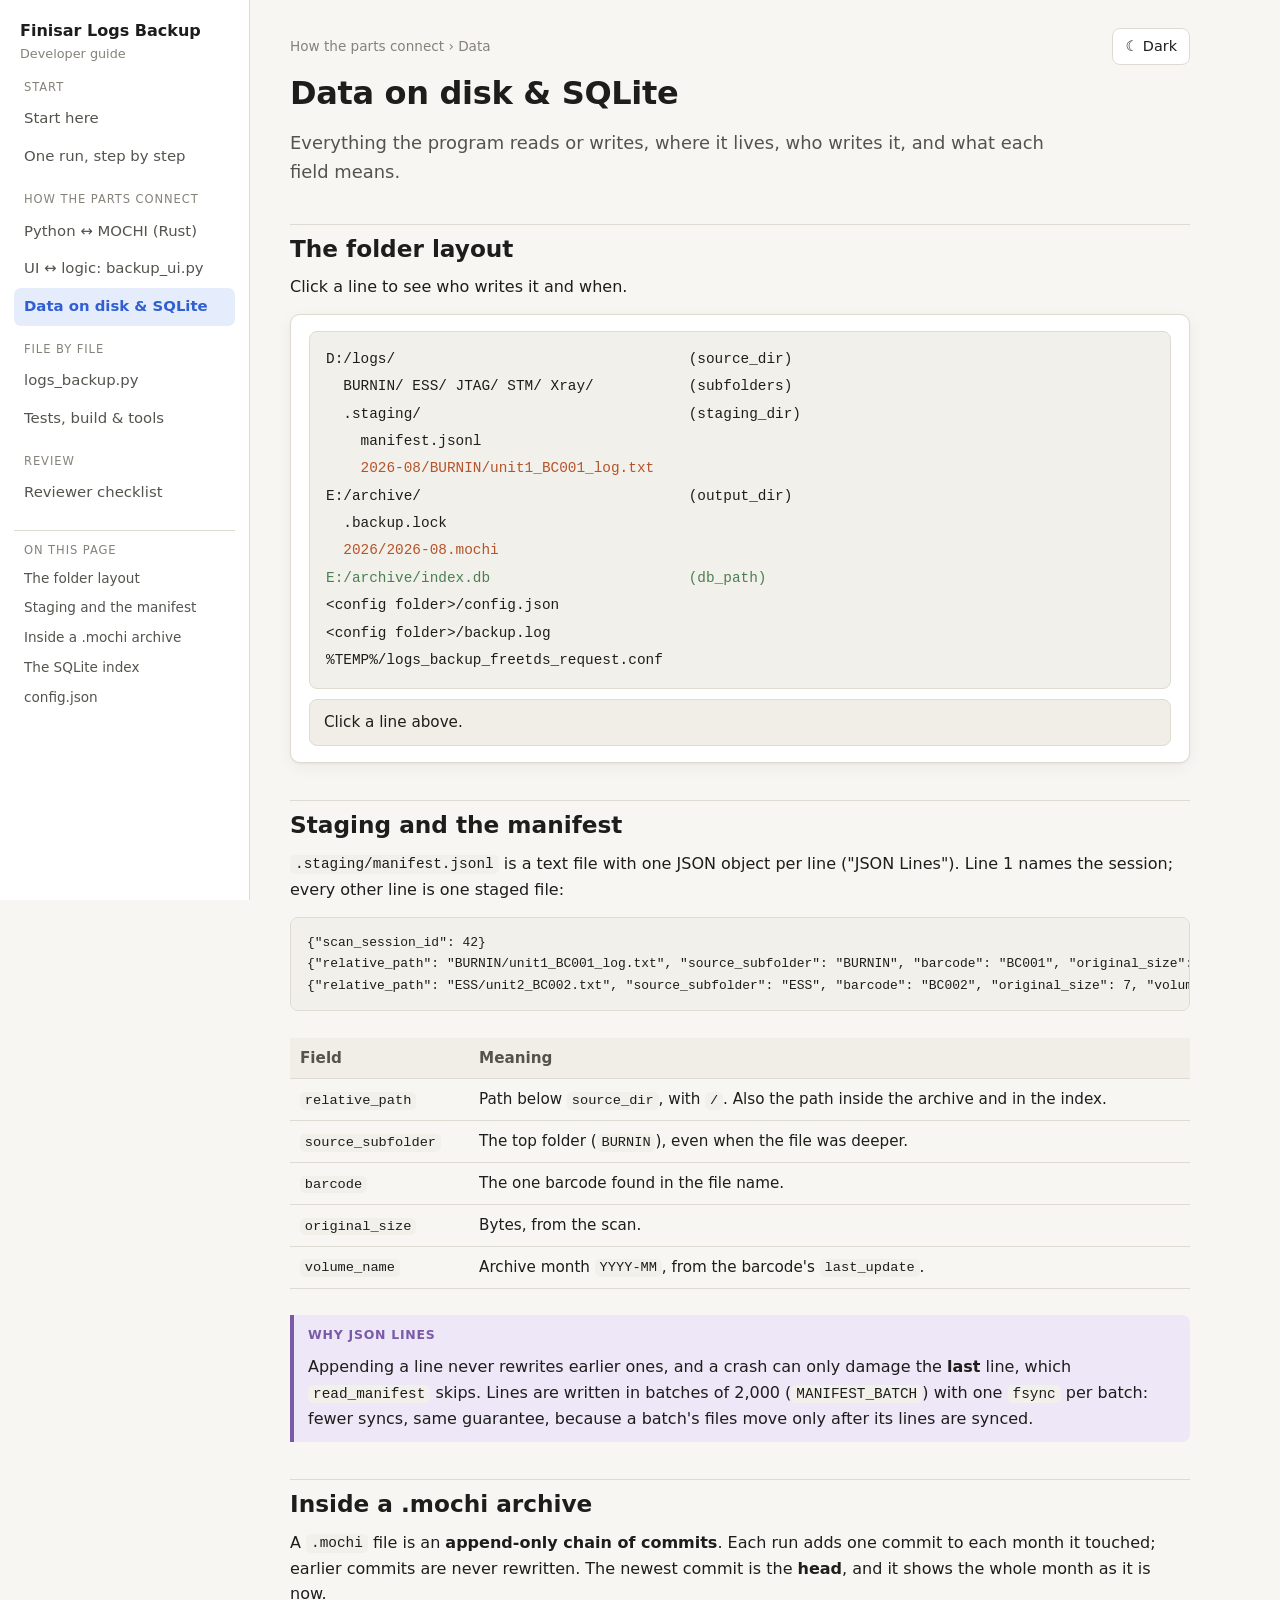
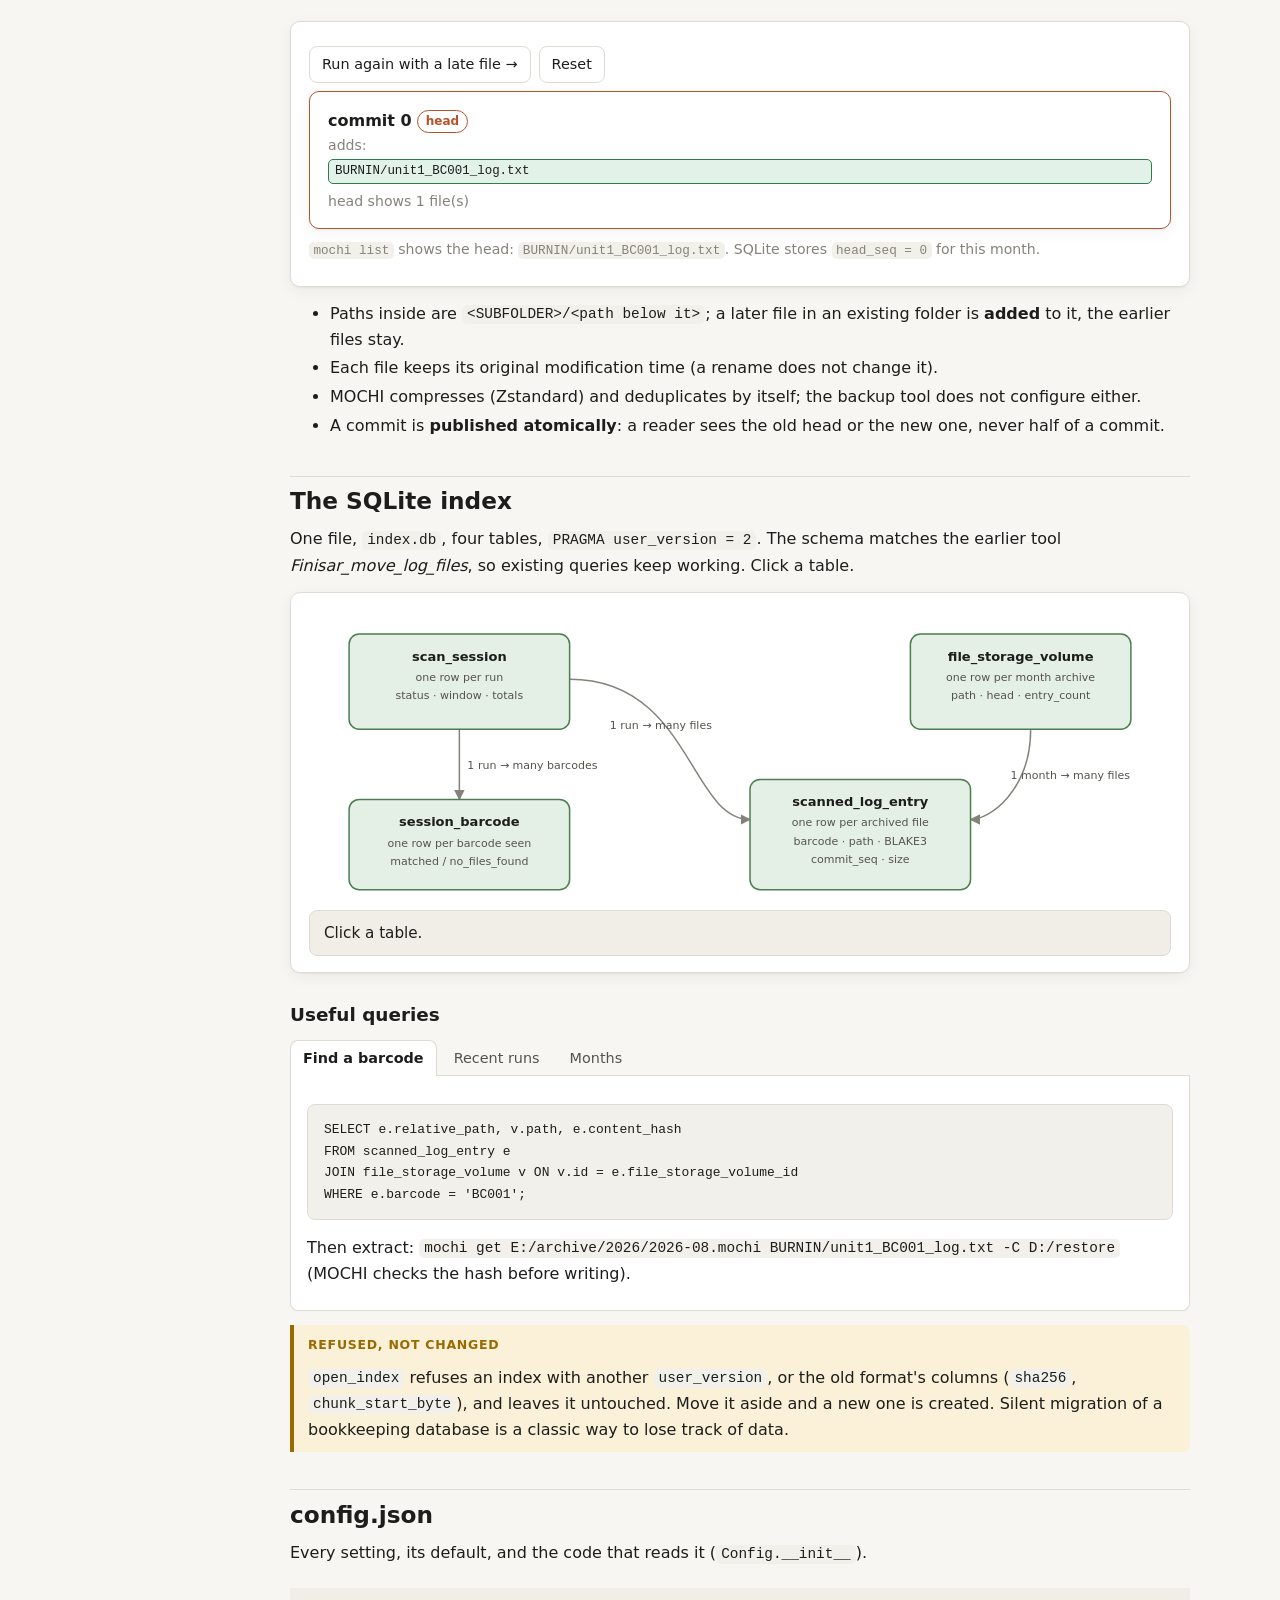
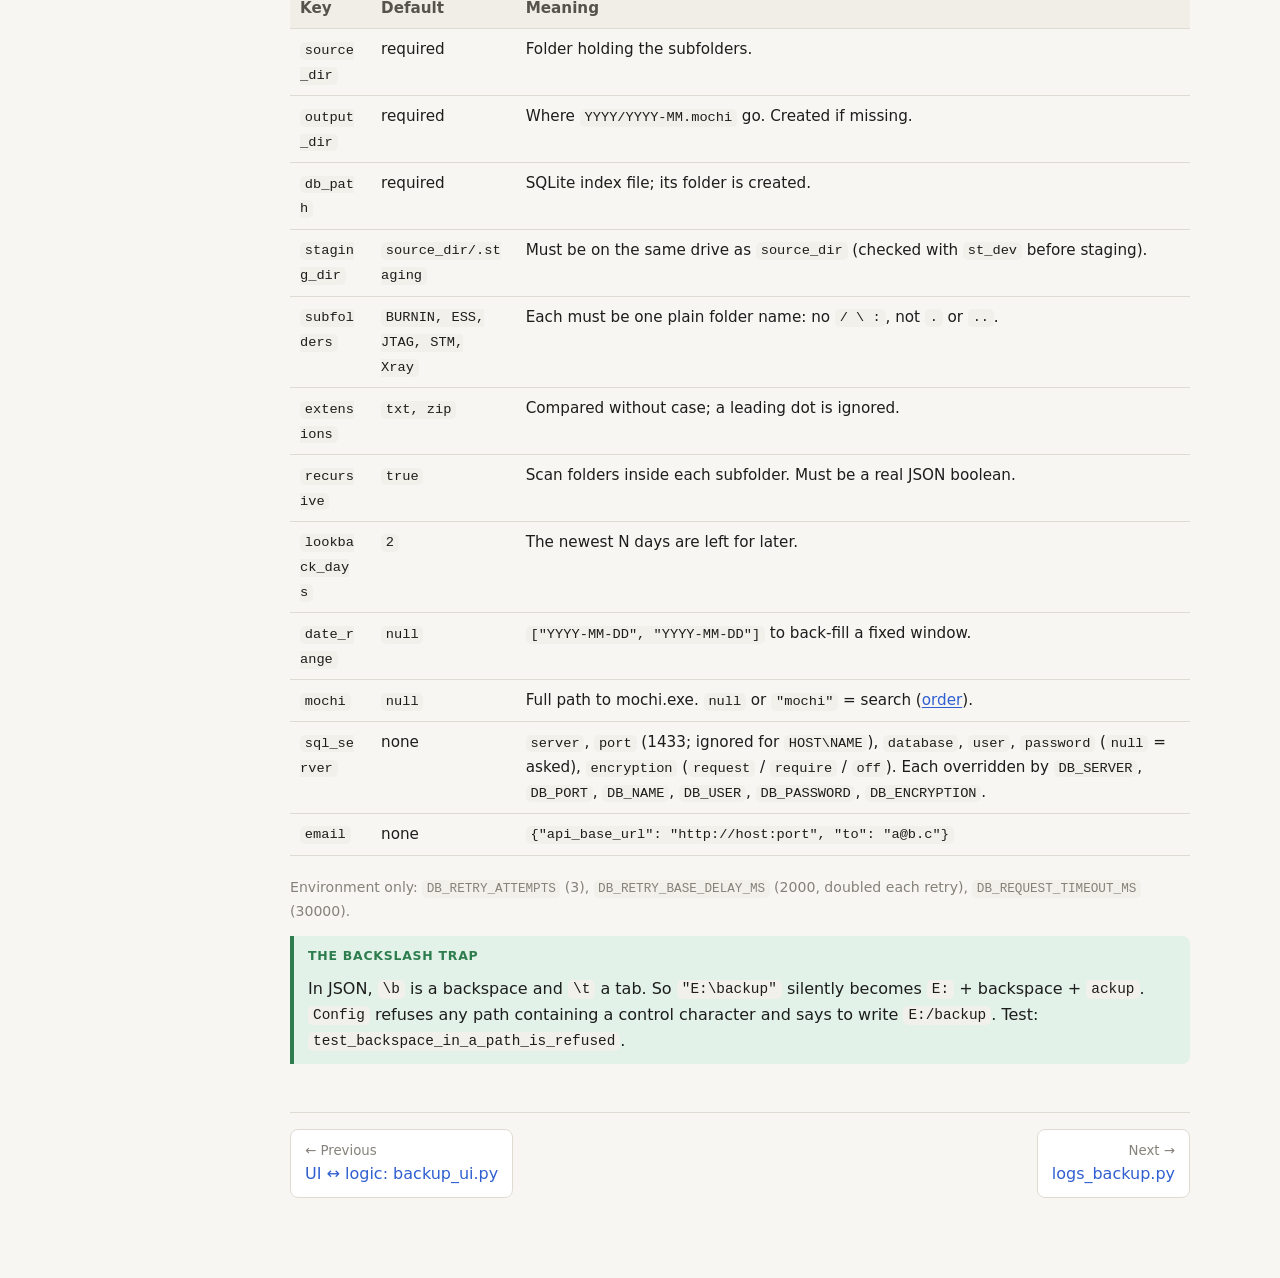
==== docs/html/data.html @ 95047ba3 "Add an interactive HTML developer guide (docs/html) Eight offline pages for reviewers new to Python " ====
<!doctype html>
<html lang="en">
<head>
<meta charset="utf-8">
<meta name="viewport" content="width=device-width, initial-scale=1">
<title>Data on Disk</title>
<meta name="description" content="What the backup leaves on disk: folder layout, staging and the manifest, inside a .mochi archive, the SQLite index tables, and every config.json setting.">
<link rel="stylesheet" href="assets/site.css">
<script src="assets/site.js"></script>
</head>
<body>
<div class="layout">
<aside class="side"><a class="brand" href="index.html">Finisar Logs Backup<small>Developer guide</small></a><nav></nav></aside>
<main class="main">
<div class="topbar"><button class="menu-btn">☰ Menu</button><span class="crumbs">How the parts connect › Data</span><button class="theme-btn">Theme</button></div>

<h1>Data on disk &amp; SQLite</h1>
<p class="lead">Everything the program reads or writes, where it lives, who writes it, and what each field means.</p>

<h2>The folder layout</h2>
<p>Click a line to see who writes it and when.</p>
<div class="card">
<pre id="tree" style="margin:0;cursor:pointer;line-height:1.9"></pre>
<div class="result" id="tree-out" style="margin-top:10px" aria-live="polite">Click a line above.</div>
</div>
<script>
(function () {
  var lines = [
    ["D:/logs/                                  (source_dir)", "Read by the scan; files are <b>renamed out</b> of here by <code>stage()</code>. Never created by the program: a missing source is a wrong setting.", "py"],
    ["  BURNIN/ ESS/ JTAG/ STM/ Xray/           (subfolders)", "Scanned at every depth (<code>recursive: true</code>), without following links. Only file <b>names</b> are matched.", "py"],
    ["  .staging/                               (staging_dir)", "Only exists during a run, or after an interrupted one. Same drive as the source, so moves are renames. Never scanned.", "py"],
    ["    manifest.jsonl", "One JSON line per staged file, synced before the file moves. Read back by <code>read_manifest()</code>. Deleted once every listed month is archived.", "py"],
    ["    2026-08/BURNIN/unit1_BC001_log.txt", "A staged file: <code>staging/&lt;month&gt;/&lt;relative_path&gt;</code>. Read by <code>mochi</code> and hashed by Python, deleted after verify + index.", "rs"],
    ["E:/archive/                               (output_dir)", "Created if missing. Holds archives and the lock file. Never scanned.", "py"],
    ["  .backup.lock", "Empty file locked by the OS during a run (<code>lock_run</code>). Safe to ignore or delete when no run is going.", "py"],
    ["  2026/2026-08.mochi", "One archive per month. <b>Only <code>mochi.exe</code> writes it</b>; Python only asks MOCHI to create, append, list and verify.", "rs"],
    ["E:/archive/index.db                       (db_path)", "SQLite index, written only by Python on the main thread. Its folder is created if missing.", "db"],
    ["<config folder>/config.json", "Your settings. Read by <code>Config</code>. In <code>.gitignore</code>; never committed.", "py"],
    ["<config folder>/backup.log", "Full run log with timestamps, written by <code>backup_ui.py</code> (not by <code>logs_backup.py</code> run alone).", "py"],
    ["%TEMP%/logs_backup_freetds_request.conf", "A two-line FreeTDS config that tells <code>pymssql</code> which login encryption to use (<code>set_encryption</code>).", "py"]
  ];
  var tree = document.getElementById("tree"), out = document.getElementById("tree-out");
  lines.forEach(function (l, i) {
    var s = document.createElement("span");
    s.textContent = l[0];
    s.style.display = "block"; s.tabIndex = 0; s.setAttribute("role", "button");
    s.style.color = "var(--" + (l[2] === "rs" ? "rs" : l[2] === "db" ? "db" : "ink") + ")";
    function show() {
      tree.querySelectorAll("span").forEach(function (o) { o.style.background = ""; });
      s.style.background = "var(--accent-soft)";
      out.innerHTML = "<code>" + l[0].split("(")[0].trim().replace(/</g, "&lt;") + "</code>: " + l[1];
    }
    s.addEventListener("click", show);
    s.addEventListener("keydown", function (e) { if (e.key === "Enter") show(); });
    tree.appendChild(s);
  });
})();
</script>

<h2 id="staging-and-the-manifest">Staging and the manifest</h2>
<p><code>.staging/manifest.jsonl</code> is a text file with one JSON object per line ("JSON Lines"). Line 1 names the session; every other line is one staged file:</p>
<pre><code>{"scan_session_id": 42}
{"relative_path": "BURNIN/unit1_BC001_log.txt", "source_subfolder": "BURNIN", "barcode": "BC001", "original_size": 10, "volume_name": "2026-08"}
{"relative_path": "ESS/unit2_BC002.txt", "source_subfolder": "ESS", "barcode": "BC002", "original_size": 7, "volume_name": "2026-07"}</code></pre>
<div class="table-wrap"><table>
<tr><th>Field</th><th>Meaning</th></tr>
<tr><td><code>relative_path</code></td><td>Path below <code>source_dir</code>, with <code>/</code>. Also the path inside the archive and in the index.</td></tr>
<tr><td><code>source_subfolder</code></td><td>The top folder (<code>BURNIN</code>), even when the file was deeper.</td></tr>
<tr><td><code>barcode</code></td><td>The one barcode found in the file name.</td></tr>
<tr><td><code>original_size</code></td><td>Bytes, from the scan.</td></tr>
<tr><td><code>volume_name</code></td><td>Archive month <code>YYYY-MM</code>, from the barcode's <code>last_update</code>.</td></tr>
</table></div>
<div class="callout senior"><span class="label">Why JSON Lines</span>
<p>Appending a line never rewrites earlier ones, and a crash can only damage the <b>last</b> line, which <code>read_manifest</code> skips. Lines are written in batches of 2,000 (<code>MANIFEST_BATCH</code>) with one <code>fsync</code> per batch: fewer syncs, same guarantee, because a batch's files move only after its lines are synced.</p></div>

<h2 id="inside-a-mochi-archive">Inside a .mochi archive</h2>
<p>A <code>.mochi</code> file is an <b>append-only chain of commits</b>. Each run adds one commit to each month it touched; earlier commits are never rewritten. The newest commit is the <b>head</b>, and it shows the whole month as it is now.</p>
<div class="card">
<div class="tools"><button id="c-add">Run again with a late file →</button><button id="c-reset">Reset</button></div>
<div id="chain" style="display:flex;gap:10px;flex-wrap:wrap;margin-top:8px"></div>
<p class="small muted" id="chain-note"></p>
</div>
<script>
(function () {
  var commits, chain = document.getElementById("chain"), note = document.getElementById("chain-note");
  var adds = [["ESS/late_BC001.txt"], ["BURNIN/line2/2026-08/unit4_BC001_log.txt"], ["JTAG/unit9_BC077.txt"]];
  function reset() { commits = [["BURNIN/unit1_BC001_log.txt"]]; draw(); }
  function draw() {
    chain.innerHTML = "";
    var all = [];
    commits.forEach(function (c, i) {
      all = all.concat(c);
      var head = i === commits.length - 1;
      var d = document.createElement("div");
      d.className = "card";
      d.style.cssText = "margin:0;min-width:200px;flex:1;" + (head ? "border-color:var(--rs)" : "opacity:.8");
      d.innerHTML = "<b>commit " + i + "</b>" + (head ? " <span class='badge rs'>head</span>" : "") +
        "<div class='small muted'>adds:</div>" + c.map(function (p) { return "<span class='chip new'>" + p + "</span>"; }).join("") +
        "<div class='small muted' style='margin-top:6px'>head shows " + all.length + " file(s)</div>";
      chain.appendChild(d);
    });
    note.innerHTML = "<code>mochi list</code> shows the head: " + all.map(function (p) { return "<code>" + p + "</code>"; }).join(", ") + ". SQLite stores <code>head_seq = " + (commits.length - 1) + "</code> for this month.";
    document.getElementById("c-add").disabled = commits.length > adds.length;
  }
  document.getElementById("c-add").addEventListener("click", function () { commits.push(adds[commits.length - 1]); draw(); });
  document.getElementById("c-reset").addEventListener("click", reset);
  reset();
})();
</script>
<ul>
<li>Paths inside are <code>&lt;SUBFOLDER&gt;/&lt;path below it&gt;</code>; a later file in an existing folder is <b>added</b> to it, the earlier files stay.</li>
<li>Each file keeps its original modification time (a rename does not change it).</li>
<li>MOCHI compresses (Zstandard) and deduplicates by itself; the backup tool does not configure either.</li>
<li>A commit is <b>published atomically</b>: a reader sees the old head or the new one, never half of a commit.</li>
</ul>

<h2 id="the-sqlite-index">The SQLite index</h2>
<p>One file, <code>index.db</code>, four tables, <code>PRAGMA user_version = 2</code>. The schema matches the earlier tool <i>Finisar_move_log_files</i>, so existing queries keep working. Click a table.</p>
<div class="card arch">
<svg viewBox="0 0 860 300" role="img" aria-label="Four tables: scan_session has many session_barcode and many scanned_log_entry rows; file_storage_volume has many scanned_log_entry rows.">
<defs><marker id="a3" viewBox="0 0 10 10" refX="9" refY="5" markerWidth="7" markerHeight="7" orient="auto"><path d="M0,0 L10,5 L0,10 z" fill="var(--ink-3)"/></marker></defs>
<path class="edge" d="M150 120 V 190" marker-end="url(#a3)"/><text class="edge-label" x="158" y="160">1 run → many barcodes</text>
<path class="edge" d="M260 70 C 380 70 380 210 440 210" marker-end="url(#a3)"/><text class="edge-label" x="300" y="120">1 run → many files</text>
<path class="edge" d="M720 120 C 720 180 680 210 660 210" marker-end="url(#a3)"/><text class="edge-label" x="700" y="170">1 month → many files</text>
<g class="node" data-k="s"><rect x="40" y="25" width="220" height="95" rx="10" fill="var(--db-soft)" stroke="var(--db)"/><text x="150" y="52" text-anchor="middle">scan_session</text><text class="sub" x="150" y="72" text-anchor="middle">one row per run</text><text class="sub" x="150" y="90" text-anchor="middle">status · window · totals</text></g>
<g class="node" data-k="b"><rect x="40" y="190" width="220" height="90" rx="10" fill="var(--db-soft)" stroke="var(--db)"/><text x="150" y="217" text-anchor="middle">session_barcode</text><text class="sub" x="150" y="237" text-anchor="middle">one row per barcode seen</text><text class="sub" x="150" y="255" text-anchor="middle">matched / no_files_found</text></g>
<g class="node" data-k="v"><rect x="600" y="25" width="220" height="95" rx="10" fill="var(--db-soft)" stroke="var(--db)"/><text x="710" y="52" text-anchor="middle">file_storage_volume</text><text class="sub" x="710" y="72" text-anchor="middle">one row per month archive</text><text class="sub" x="710" y="90" text-anchor="middle">path · head · entry_count</text></g>
<g class="node" data-k="e"><rect x="440" y="170" width="220" height="110" rx="10" fill="var(--db-soft)" stroke="var(--db)"/><text x="550" y="197" text-anchor="middle">scanned_log_entry</text><text class="sub" x="550" y="217" text-anchor="middle">one row per archived file</text><text class="sub" x="550" y="235" text-anchor="middle">barcode · path · BLAKE3</text><text class="sub" x="550" y="253" text-anchor="middle">commit_seq · size</text></g>
</svg>
<div class="result" id="db-out" aria-live="polite">Click a table.</div>
</div>
<script>
(function () {
  var t = {
    s: ["scan_session", [["id", "run number"], ["started_at / completed_at", "<code>epoch:&lt;seconds&gt;</code>"], ["status", "<code>running</code> → <code>success</code> or <code>failed</code>"], ["query_from_date / query_to_date", "the window; <code>resumed</code> for a session created to record an orphaned staging batch (ignored by <code>query_window</code>)"], ["total_barcodes / total_files_moved / total_errors", "the run's totals"]],
      "Written by <code>start_session</code> and <code>complete_session</code>. The last <code>success</code> row's <code>query_to_date</code> decides where the next window starts."],
    b: ["session_barcode", [["scan_session_id", "the run that first saw it"], ["barcode, last_update", "from SQL Server; <b>UNIQUE together</b>, so a barcode is recorded once even though windows overlap by a day"], ["status", "<code>matched</code> or <code>no_files_found</code>"]],
      "Written once per run, inside one transaction, before staging. <code>INSERT OR IGNORE</code>."],
    v: ["file_storage_volume", [["path", "full path of the .mochi file"], ["volume_name", "<code>YYYY-MM</code>"], ["file_size", "bytes of the archive after the commit"], ["head_commit_id / head_seq", "MOCHI's head after this run (from <code>mochi list</code>)"], ["entry_count", "recounted from <code>scanned_log_entry</code> each time"], ["created_at / updated_at", "timestamps"]],
      "Inserted for a new month, updated for an existing one, by <code>index_month</code>."],
    e: ["scanned_log_entry", [["barcode", "indexed: find files by barcode quickly"], ["relative_path", "path inside the archive, e.g. <code>BURNIN/unit1_BC001_log.txt</code>"], ["source_subfolder", "<code>BURNIN</code>"], ["content_hash", "BLAKE3 hex, the same value <code>b3sum</code> prints"], ["commit_seq", "which commit stored this version"], ["original_size", "bytes"], ["file_storage_volume_id", "which month; <b>UNIQUE with relative_path</b>"]],
      "Upserted by <code>index_month</code>: a re-run after a crash rewrites the same row instead of adding a duplicate."]
  };
  var out = document.getElementById("db-out"), nodes = document.querySelectorAll(".arch .node");
  nodes.forEach(function (n) {
    n.setAttribute("tabindex", "0"); n.setAttribute("role", "button");
    function pick() {
      nodes.forEach(function (m) { m.classList.toggle("sel", m === n); });
      var d = t[n.getAttribute("data-k")];
      out.innerHTML = "<b><code>" + d[0] + "</code></b><table class='small' style='margin:.5em 0'>" + d[1].map(function (r) { return "<tr><td><code>" + r[0] + "</code></td><td>" + r[1] + "</td></tr>"; }).join("") + "</table>" + d[2];
    }
    n.addEventListener("click", pick);
    n.addEventListener("keydown", function (e) { if (e.key === "Enter" || e.key === " ") { e.preventDefault(); pick(); } });
  });
})();
</script>
<h3>Useful queries</h3>
<div class="tabs">
<div role="tablist" aria-label="Queries">
<button role="tab" aria-controls="q1" id="tq1">Find a barcode</button>
<button role="tab" aria-controls="q2" id="tq2">Recent runs</button>
<button role="tab" aria-controls="q3" id="tq3">Months</button>
</div>
<div role="tabpanel" id="q1" aria-labelledby="tq1"><pre><code>SELECT e.relative_path, v.path, e.content_hash
FROM scanned_log_entry e
JOIN file_storage_volume v ON v.id = e.file_storage_volume_id
WHERE e.barcode = 'BC001';</code></pre>
<p>Then extract: <code>mochi get E:/archive/2026/2026-08.mochi BURNIN/unit1_BC001_log.txt -C D:/restore</code> (MOCHI checks the hash before writing).</p></div>
<div role="tabpanel" id="q2" aria-labelledby="tq2"><pre><code>SELECT id, status, query_from_date, query_to_date, total_files_moved, total_errors
FROM scan_session ORDER BY id DESC LIMIT 10;</code></pre></div>
<div role="tabpanel" id="q3" aria-labelledby="tq3"><pre><code>SELECT volume_name, entry_count, file_size, head_seq FROM file_storage_volume ORDER BY volume_name;</code></pre></div>
</div>
<div class="callout warn"><span class="label">Refused, not changed</span>
<p><code>open_index</code> refuses an index with another <code>user_version</code>, or the old format's columns (<code>sha256</code>, <code>chunk_start_byte</code>), and leaves it untouched. Move it aside and a new one is created. Silent migration of a bookkeeping database is a classic way to lose track of data.</p></div>

<h2 id="config-json">config.json</h2>
<p>Every setting, its default, and the code that reads it (<code>Config.__init__</code>).</p>
<div class="table-wrap"><table>
<tr><th>Key</th><th>Default</th><th>Meaning</th></tr>
<tr><td><code>source_dir</code></td><td>required</td><td>Folder holding the subfolders.</td></tr>
<tr><td><code>output_dir</code></td><td>required</td><td>Where <code>YYYY/YYYY-MM.mochi</code> go. Created if missing.</td></tr>
<tr><td><code>db_path</code></td><td>required</td><td>SQLite index file; its folder is created.</td></tr>
<tr><td><code>staging_dir</code></td><td><code>source_dir/.staging</code></td><td>Must be on the same drive as <code>source_dir</code> (checked with <code>st_dev</code> before staging).</td></tr>
<tr><td><code>subfolders</code></td><td><code>BURNIN, ESS, JTAG, STM, Xray</code></td><td>Each must be one plain folder name: no <code>/ \ :</code>, not <code>.</code> or <code>..</code>.</td></tr>
<tr><td><code>extensions</code></td><td><code>txt, zip</code></td><td>Compared without case; a leading dot is ignored.</td></tr>
<tr><td><code>recursive</code></td><td><code>true</code></td><td>Scan folders inside each subfolder. Must be a real JSON boolean.</td></tr>
<tr><td><code>lookback_days</code></td><td><code>2</code></td><td>The newest N days are left for later.</td></tr>
<tr><td><code>date_range</code></td><td><code>null</code></td><td><code>["YYYY-MM-DD", "YYYY-MM-DD"]</code> to back-fill a fixed window.</td></tr>
<tr><td><code>mochi</code></td><td><code>null</code></td><td>Full path to mochi.exe. <code>null</code> or <code>"mochi"</code> = search (<a href="python-rust.html#how-python-finds-mochi-exe">order</a>).</td></tr>
<tr><td><code>sql_server</code></td><td>none</td><td><code>server</code>, <code>port</code> (1433; ignored for <code>HOST\NAME</code>), <code>database</code>, <code>user</code>, <code>password</code> (<code>null</code> = asked), <code>encryption</code> (<code>request</code> / <code>require</code> / <code>off</code>). Each overridden by <code>DB_SERVER</code>, <code>DB_PORT</code>, <code>DB_NAME</code>, <code>DB_USER</code>, <code>DB_PASSWORD</code>, <code>DB_ENCRYPTION</code>.</td></tr>
<tr><td><code>email</code></td><td>none</td><td><code>{"api_base_url": "http://host:port", "to": "a@b.c"}</code></td></tr>
</table></div>
<p class="small muted">Environment only: <code>DB_RETRY_ATTEMPTS</code> (3), <code>DB_RETRY_BASE_DELAY_MS</code> (2000, doubled each retry), <code>DB_REQUEST_TIMEOUT_MS</code> (30000).</p>
<div class="callout junior"><span class="label">The backslash trap</span>
<p>In JSON, <code>\b</code> is a backspace and <code>\t</code> a tab. So <code>"E:\backup"</code> silently becomes <code>E:</code> + backspace + <code>ackup</code>. <code>Config</code> refuses any path containing a control character and says to write <code>E:/backup</code>. Test: <code>test_backspace_in_a_path_is_refused</code>.</p></div>

</main>
</div>
</body>
</html>
---- docs/html/assets/site.css ----
/* Shared style for the HTML docs. No external files: the pages work offline,
   opened straight from disk (file://) on a PC with no internet. */
:root {
  --bg: #f7f6f2;
  --panel: #ffffff;
  --panel-2: #f0eee7;
  --ink: #1d1d1b;
  --ink-2: #55534d;
  --ink-3: #85827a;
  --line: #dedbd2;
  --accent: #2f5fd0;
  --accent-ink: #ffffff;
  --accent-soft: #e5ecfb;
  --py: #3a6ea5;        /* Python side */
  --py-soft: #e3edf8;
  --rs: #b5532a;        /* Rust side (MOCHI) */
  --rs-soft: #f8e9e1;
  --db: #4b7f52;        /* SQLite / data */
  --db-soft: #e4f0e5;
  --sql: #7a5aa8;       /* SQL Server */
  --sql-soft: #eee7f7;
  --ok: #2e7d4f;
  --ok-soft: #e2f2e8;
  --warn: #9a6a00;
  --warn-soft: #fbf1d9;
  --bad: #b3261e;
  --bad-soft: #fbe4e2;
  --code-bg: #f2f0ea;
  --shadow: 0 1px 2px rgba(0,0,0,.05), 0 4px 16px rgba(0,0,0,.05);
  --radius: 10px;
  --mono: ui-monospace, "Cascadia Code", "SF Mono", Consolas, "Liberation Mono", monospace;
  --sans: system-ui, -apple-system, "Segoe UI", Roboto, "Helvetica Neue", Arial, sans-serif;
}
@media (prefers-color-scheme: dark) {
  :root:not([data-theme="light"]) {
    --bg: #161615; --panel: #1f1f1d; --panel-2: #272724; --ink: #ecebe6; --ink-2: #b6b3aa;
    --ink-3: #8a877f; --line: #393833; --accent: #7ea2ff; --accent-ink: #10131a; --accent-soft: #232c42;
    --py: #84b3e6; --py-soft: #1f2b39; --rs: #e99a74; --rs-soft: #3a261d; --db: #8cc795; --db-soft: #1f2f22;
    --sql: #bda2e6; --sql-soft: #2c2338; --ok: #79c997; --ok-soft: #1c2e23; --warn: #e2b74e; --warn-soft: #352b14;
    --bad: #f08a82; --bad-soft: #3a1f1d; --code-bg: #262623; --shadow: 0 1px 2px rgba(0,0,0,.4);
  }
}
:root[data-theme="dark"] {
  --bg: #161615; --panel: #1f1f1d; --panel-2: #272724; --ink: #ecebe6; --ink-2: #b6b3aa;
  --ink-3: #8a877f; --line: #393833; --accent: #7ea2ff; --accent-ink: #10131a; --accent-soft: #232c42;
  --py: #84b3e6; --py-soft: #1f2b39; --rs: #e99a74; --rs-soft: #3a261d; --db: #8cc795; --db-soft: #1f2f22;
  --sql: #bda2e6; --sql-soft: #2c2338; --ok: #79c997; --ok-soft: #1c2e23; --warn: #e2b74e; --warn-soft: #352b14;
  --bad: #f08a82; --bad-soft: #3a1f1d; --code-bg: #262623; --shadow: 0 1px 2px rgba(0,0,0,.4);
}

* { box-sizing: border-box; }
html { -webkit-text-size-adjust: 100%; }
body {
  margin: 0; background: var(--bg); color: var(--ink);
  font: 16px/1.6 var(--sans);
}
a { color: var(--accent); text-underline-offset: 2px; }
code, kbd, pre { font-family: var(--mono); font-size: .9em; }
code { background: var(--code-bg); padding: .1em .35em; border-radius: 5px; overflow-wrap: anywhere; }
pre { background: var(--code-bg); padding: 14px 16px; border-radius: 8px; overflow-x: auto; line-height: 1.5; border: 1px solid var(--line); }
pre code { background: none; padding: 0; overflow-wrap: normal; }
h1, h2, h3, h4 { line-height: 1.25; margin: 1.6em 0 .5em; }
h1 { font-size: 2rem; margin-top: .2em; letter-spacing: -.01em; }
h2 { font-size: 1.45rem; padding-top: .4em; border-top: 1px solid var(--line); }
h3 { font-size: 1.15rem; }
p, ul, ol { margin: .6em 0; }
li { margin: .2em 0; }
hr { border: 0; border-top: 1px solid var(--line); margin: 2em 0; }
table { border-collapse: collapse; width: 100%; margin: .8em 0; font-size: .95em; }
th, td { text-align: left; vertical-align: top; padding: 8px 10px; border-bottom: 1px solid var(--line); }
th { color: var(--ink-2); font-weight: 600; background: var(--panel-2); }
.table-wrap { overflow-x: auto; }

/* ---------- layout ---------- */
.layout { display: grid; grid-template-columns: 250px minmax(0, 1fr); min-height: 100vh; }
.side {
  position: sticky; top: 0; height: 100vh; overflow-y: auto;
  border-right: 1px solid var(--line); background: var(--panel); padding: 18px 14px;
}
.brand { font-weight: 700; font-size: 1rem; margin: 0 6px 14px; display: block; color: var(--ink); text-decoration: none; }
.brand small { display: block; font-weight: 400; color: var(--ink-3); font-size: .8rem; }
.side nav a {
  display: block; padding: 7px 10px; border-radius: 7px; color: var(--ink-2);
  text-decoration: none; font-size: .93rem;
}
.side nav a:hover { background: var(--panel-2); color: var(--ink); }
.side nav a[aria-current="page"] { background: var(--accent-soft); color: var(--accent); font-weight: 600; }
.side nav .group { margin: 14px 10px 4px; font-size: .72rem; text-transform: uppercase; letter-spacing: .08em; color: var(--ink-3); }
.side .toc { margin-top: 18px; border-top: 1px solid var(--line); padding-top: 10px; }
.side .toc a { display: block; font-size: .85rem; padding: 4px 10px; color: var(--ink-2); text-decoration: none; border-radius: 6px; }
.side .toc a:hover { background: var(--panel-2); color: var(--ink); }
.main { padding: 28px 40px 80px; max-width: 980px; width: 100%; min-width: 0; }
.topbar { display: flex; gap: 10px; align-items: center; justify-content: space-between; margin-bottom: 8px; }
.crumbs { color: var(--ink-3); font-size: .85rem; flex: 1; min-width: 0; }
.topbar button { white-space: nowrap; flex: none; }
.menu-btn { display: none; }
button, .btn {
  font: inherit; font-size: .9rem; border: 1px solid var(--line); background: var(--panel);
  color: var(--ink); padding: 6px 12px; border-radius: 8px; cursor: pointer;
}
button:hover, .btn:hover { border-color: var(--ink-3); }
button.primary { background: var(--accent); color: var(--accent-ink); border-color: var(--accent); }
button:disabled { opacity: .45; cursor: default; }
button:focus-visible, a:focus-visible, summary:focus-visible { outline: 2px solid var(--accent); outline-offset: 2px; }
.lead { font-size: 1.12rem; color: var(--ink-2); max-width: 70ch; }
.pager { display: flex; justify-content: space-between; gap: 12px; margin-top: 48px; border-top: 1px solid var(--line); padding-top: 16px; flex-wrap: wrap; }
.pager a { text-decoration: none; padding: 10px 14px; border: 1px solid var(--line); border-radius: 8px; background: var(--panel); }
.pager small { display: block; color: var(--ink-3); }

@media (max-width: 860px) {
  .layout { grid-template-columns: minmax(0, 1fr); }
  .side { position: fixed; inset: 0 30% 0 0; z-index: 20; transform: translateX(-105%); transition: transform .2s; height: 100%; box-shadow: var(--shadow); }
  body.nav-open .side { transform: none; }
  .menu-btn { display: inline-block; }
  .main { padding: 16px 16px 60px; }
  h1 { font-size: 1.6rem; }
}

/* ---------- cards, callouts, badges ---------- */
.card { background: var(--panel); border: 1px solid var(--line); border-radius: var(--radius); padding: 16px 18px; box-shadow: var(--shadow); margin: 14px 0; }
.grid { display: grid; gap: 14px; grid-template-columns: repeat(auto-fit, minmax(220px, 1fr)); }
.grid .card { margin: 0; }
.card h3 { margin-top: 0; }
a.card { display: block; text-decoration: none; color: inherit; }
a.card:hover { border-color: var(--accent); }
.callout { border-left: 4px solid var(--accent); background: var(--accent-soft); padding: 10px 14px; border-radius: 0 8px 8px 0; margin: 14px 0; }
.callout > :first-child { margin-top: 0; } .callout > :last-child { margin-bottom: 0; }
.callout .label { font-weight: 700; font-size: .78rem; letter-spacing: .06em; text-transform: uppercase; display: block; margin-bottom: 2px; }
.callout.junior { border-color: var(--ok); background: var(--ok-soft); }
.callout.junior .label { color: var(--ok); }
.callout.senior { border-color: var(--sql); background: var(--sql-soft); }
.callout.senior .label { color: var(--sql); }
.callout.rule { border-color: var(--bad); background: var(--bad-soft); }
.callout.rule .label { color: var(--bad); }
.callout.warn { border-color: var(--warn); background: var(--warn-soft); }
.callout.warn .label { color: var(--warn); }
.badge { display: inline-block; font-size: .75rem; font-weight: 600; padding: 1px 8px; border-radius: 99px; border: 1px solid currentColor; white-space: nowrap; vertical-align: 1px; }
.badge.py { color: var(--py); } .badge.rs { color: var(--rs); } .badge.db { color: var(--db); } .badge.sql { color: var(--sql); }
.badge.ok { color: var(--ok); } .badge.bad { color: var(--bad); } .badge.warn { color: var(--warn); }
.muted { color: var(--ink-3); }
.small { font-size: .88rem; }

/* ---------- terms (hover / tap for a definition) ---------- */
.term { border-bottom: 1px dotted var(--ink-3); cursor: help; position: relative; }
.term:focus { outline: none; border-bottom-color: var(--accent); }
.tip {
  position: absolute; z-index: 30; max-width: 320px; background: var(--ink); color: var(--bg);
  font-size: .85rem; line-height: 1.45; padding: 8px 10px; border-radius: 8px; box-shadow: var(--shadow);
  pointer-events: none;
}

/* ---------- expandable function / test entries ---------- */
details.fn { background: var(--panel); border: 1px solid var(--line); border-radius: 8px; margin: 8px 0; }
details.fn > summary { cursor: pointer; padding: 10px 14px; list-style: none; display: flex; gap: 10px; align-items: baseline; flex-wrap: wrap; }
details.fn > summary::-webkit-details-marker { display: none; }
details.fn > summary::before { content: "▸"; color: var(--ink-3); transition: transform .15s; display: inline-block; }
details.fn[open] > summary::before { transform: rotate(90deg); }
details.fn > summary code { font-weight: 600; background: none; padding: 0; }
details.fn > summary .what { color: var(--ink-2); font-size: .92rem; }
details.fn > .body { padding: 2px 16px 12px 34px; border-top: 1px dashed var(--line); }
.tools { display: flex; gap: 8px; flex-wrap: wrap; margin: 8px 0; }

/* ---------- tabs ---------- */
.tabs { margin: 14px 0; }
.tabs [role="tablist"] { display: flex; gap: 4px; border-bottom: 1px solid var(--line); flex-wrap: wrap; }
.tabs [role="tab"] { border: 1px solid transparent; border-bottom: 0; border-radius: 8px 8px 0 0; background: none; color: var(--ink-2); margin-bottom: -1px; }
.tabs [role="tab"][aria-selected="true"] { background: var(--panel); border-color: var(--line); color: var(--ink); font-weight: 600; }
.tabs [role="tabpanel"] { background: var(--panel); border: 1px solid var(--line); border-top: 0; padding: 14px 16px; border-radius: 0 0 8px 8px; }
.tabs [role="tabpanel"][hidden] { display: none; }

/* ---------- stepper (walk through a sequence) ---------- */
.stepper { background: var(--panel); border: 1px solid var(--line); border-radius: var(--radius); padding: 16px; box-shadow: var(--shadow); margin: 16px 0; }
.stepper .controls { display: flex; gap: 8px; align-items: center; flex-wrap: wrap; margin-bottom: 12px; }
.stepper .count { color: var(--ink-3); font-size: .88rem; margin-left: auto; }
.stepper .dots { display: flex; gap: 4px; flex-wrap: wrap; margin-bottom: 12px; }
.stepper .dots button { width: 30px; height: 26px; padding: 0; font-size: .78rem; }
.stepper .dots button[aria-current="step"] { background: var(--accent); color: var(--accent-ink); border-color: var(--accent); }
.stepper .title { font-weight: 700; font-size: 1.08rem; margin: 0 0 4px; }
.stepper .who { margin-bottom: 8px; }

/* ---------- lanes diagram (who does what) ---------- */
.lanes { display: grid; gap: 8px; grid-template-columns: repeat(var(--n, 4), minmax(0, 1fr)); margin: 10px 0; }
.lane { border: 1px solid var(--line); border-radius: 8px; padding: 8px; min-height: 120px; background: var(--panel-2); transition: background .2s, border-color .2s; }
.lane h4 { margin: 0 0 6px; font-size: .8rem; text-transform: uppercase; letter-spacing: .06em; color: var(--ink-3); }
.lane.hot { border-color: var(--accent); background: var(--accent-soft); }
.chip { display: block; font: .78rem/1.35 var(--mono); padding: 3px 6px; border-radius: 5px; background: var(--panel); border: 1px solid var(--line); margin: 3px 0; overflow-wrap: anywhere; }
.chip.new { border-color: var(--ok); background: var(--ok-soft); }
.chip.gone { text-decoration: line-through; opacity: .5; }
@media (max-width: 640px) { .lanes { grid-template-columns: 1fr 1fr; } }

/* ---------- architecture boxes ---------- */
.arch { position: relative; }
.arch svg { width: 100%; height: auto; display: block; }
.arch .node { cursor: pointer; }
.arch .node rect { stroke-width: 1.5; transition: stroke-width .15s; }
.arch .node:hover rect, .arch .node.sel rect, .arch .node:focus-visible rect { stroke-width: 3.5; }
.arch .node:focus { outline: none; }
.arch .node text { font: 600 13px var(--sans); fill: var(--ink); pointer-events: none; }
.arch .node text.sub { font: 400 11px var(--sans); fill: var(--ink-2); }
.arch .edge { stroke: var(--ink-3); stroke-width: 1.5; fill: none; }
.arch .edge-label { font: 11px var(--sans); fill: var(--ink-2); }
.arch-info { min-height: 120px; }

/* ---------- checklist ---------- */
.checklist { list-style: none; padding: 0; }
.checklist li { display: flex; gap: 10px; align-items: flex-start; padding: 8px 10px; border-radius: 8px; border: 1px solid var(--line); background: var(--panel); margin: 6px 0; }
.checklist input { margin-top: 5px; width: 18px; height: 18px; flex: none; accent-color: var(--accent); }
.checklist li > div { min-width: 0; overflow-wrap: anywhere; }
.checklist li.done { background: var(--ok-soft); border-color: var(--ok); }
.progress-bar { height: 8px; background: var(--panel-2); border-radius: 99px; overflow: hidden; border: 1px solid var(--line); }
.progress-bar > span { display: block; height: 100%; background: var(--ok); width: 0; transition: width .2s; }

/* ---------- quiz ---------- */
.quiz { background: var(--panel); border: 1px solid var(--line); border-radius: var(--radius); padding: 14px 16px; margin: 14px 0; }
.quiz .q { font-weight: 600; margin: 0 0 8px; }
.quiz .opts { display: grid; gap: 6px; }
.quiz .opts button { text-align: left; }
.quiz .opts button.right { border-color: var(--ok); background: var(--ok-soft); }
.quiz .opts button.wrong { border-color: var(--bad); background: var(--bad-soft); }
.quiz .why { margin-top: 8px; display: none; }
.quiz.answered .why { display: block; }

/* ---------- misc ---------- */
.kv { display: grid; grid-template-columns: max-content 1fr; gap: 4px 14px; font-size: .93rem; }
.kv dt { color: var(--ink-3); } .kv dd { margin: 0; }
.flow { display: flex; flex-wrap: wrap; gap: 6px; align-items: center; margin: 10px 0; }
.flow span.box { padding: 4px 10px; border-radius: 6px; border: 1px solid var(--line); background: var(--panel); font-size: .88rem; }
.flow span.arrow { color: var(--ink-3); }
.toggle-row { display: flex; gap: 10px; flex-wrap: wrap; }
.toggle-row label { display: flex; gap: 6px; align-items: center; padding: 5px 10px; border: 1px solid var(--line); border-radius: 8px; background: var(--panel); font-size: .9rem; cursor: pointer; }
.result { padding: 10px 14px; border-radius: 8px; border: 1px solid var(--line); background: var(--panel-2); font-size: .95rem; }
.result.ok { border-color: var(--ok); background: var(--ok-soft); }
.result.bad { border-color: var(--bad); background: var(--bad-soft); }
.result.warn { border-color: var(--warn); background: var(--warn-soft); }
input[type="text"] { font: inherit; padding: 6px 10px; border-radius: 8px; border: 1px solid var(--line); background: var(--panel); color: var(--ink); width: 100%; max-width: 420px; }
mark { background: var(--warn-soft); color: inherit; border-bottom: 2px solid var(--warn); padding: 0 1px; }
mark.hit { background: var(--ok-soft); border-color: var(--ok); }
.legend { display: flex; gap: 12px; flex-wrap: wrap; font-size: .85rem; color: var(--ink-2); }
.legend i { display: inline-block; width: 12px; height: 12px; border-radius: 3px; vertical-align: -1px; margin-right: 4px; }
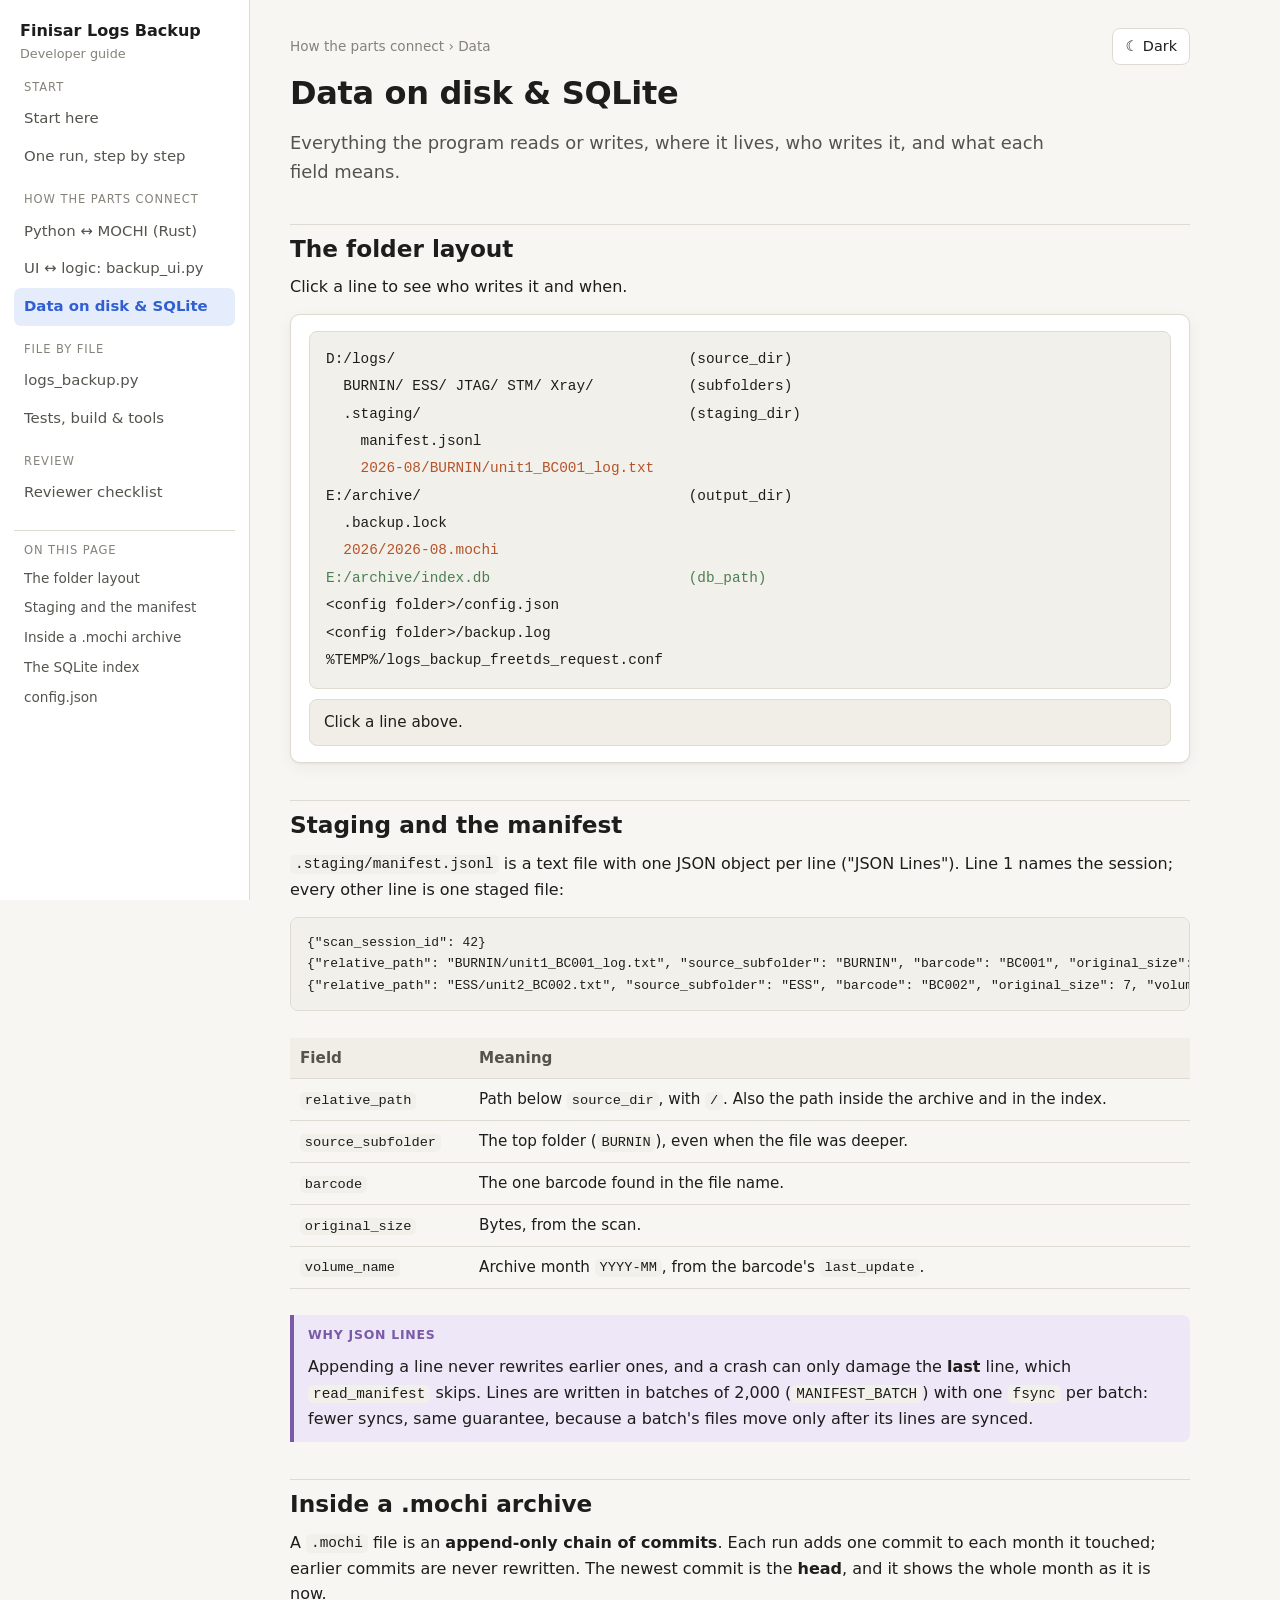
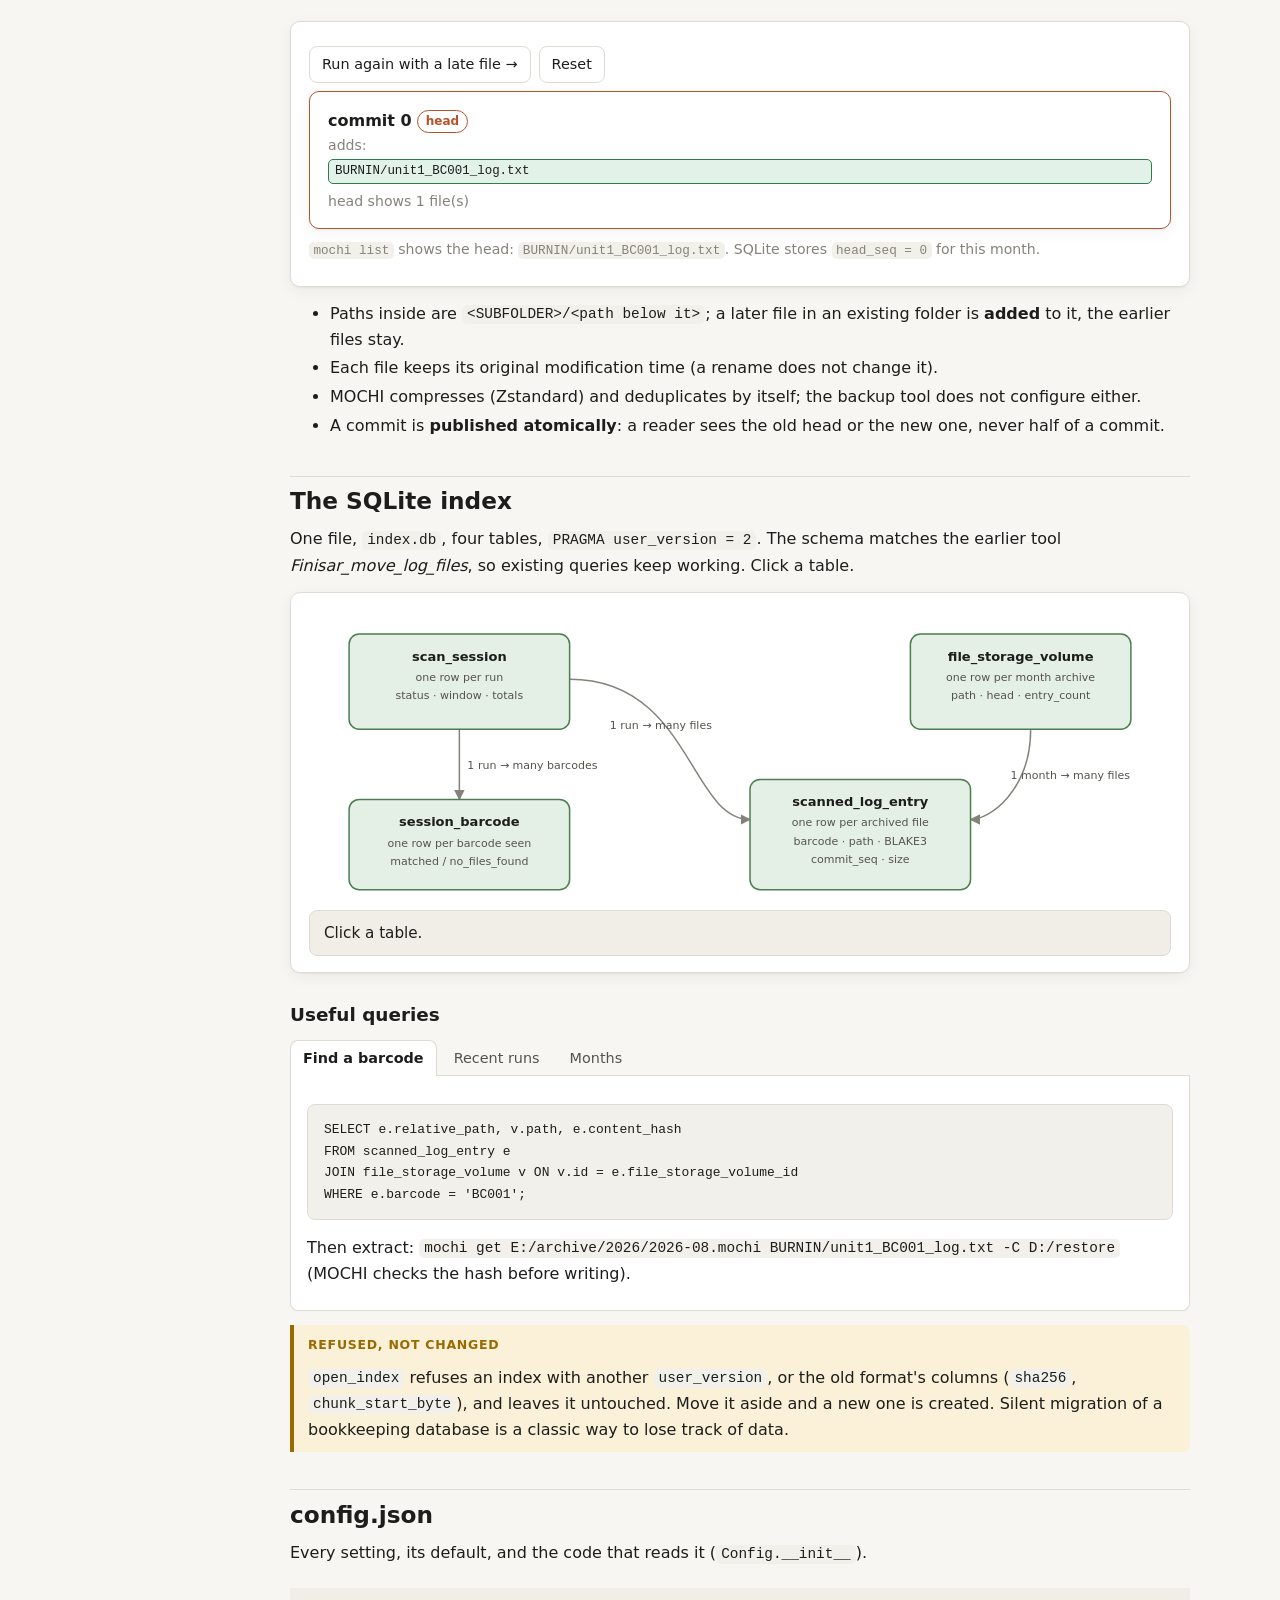
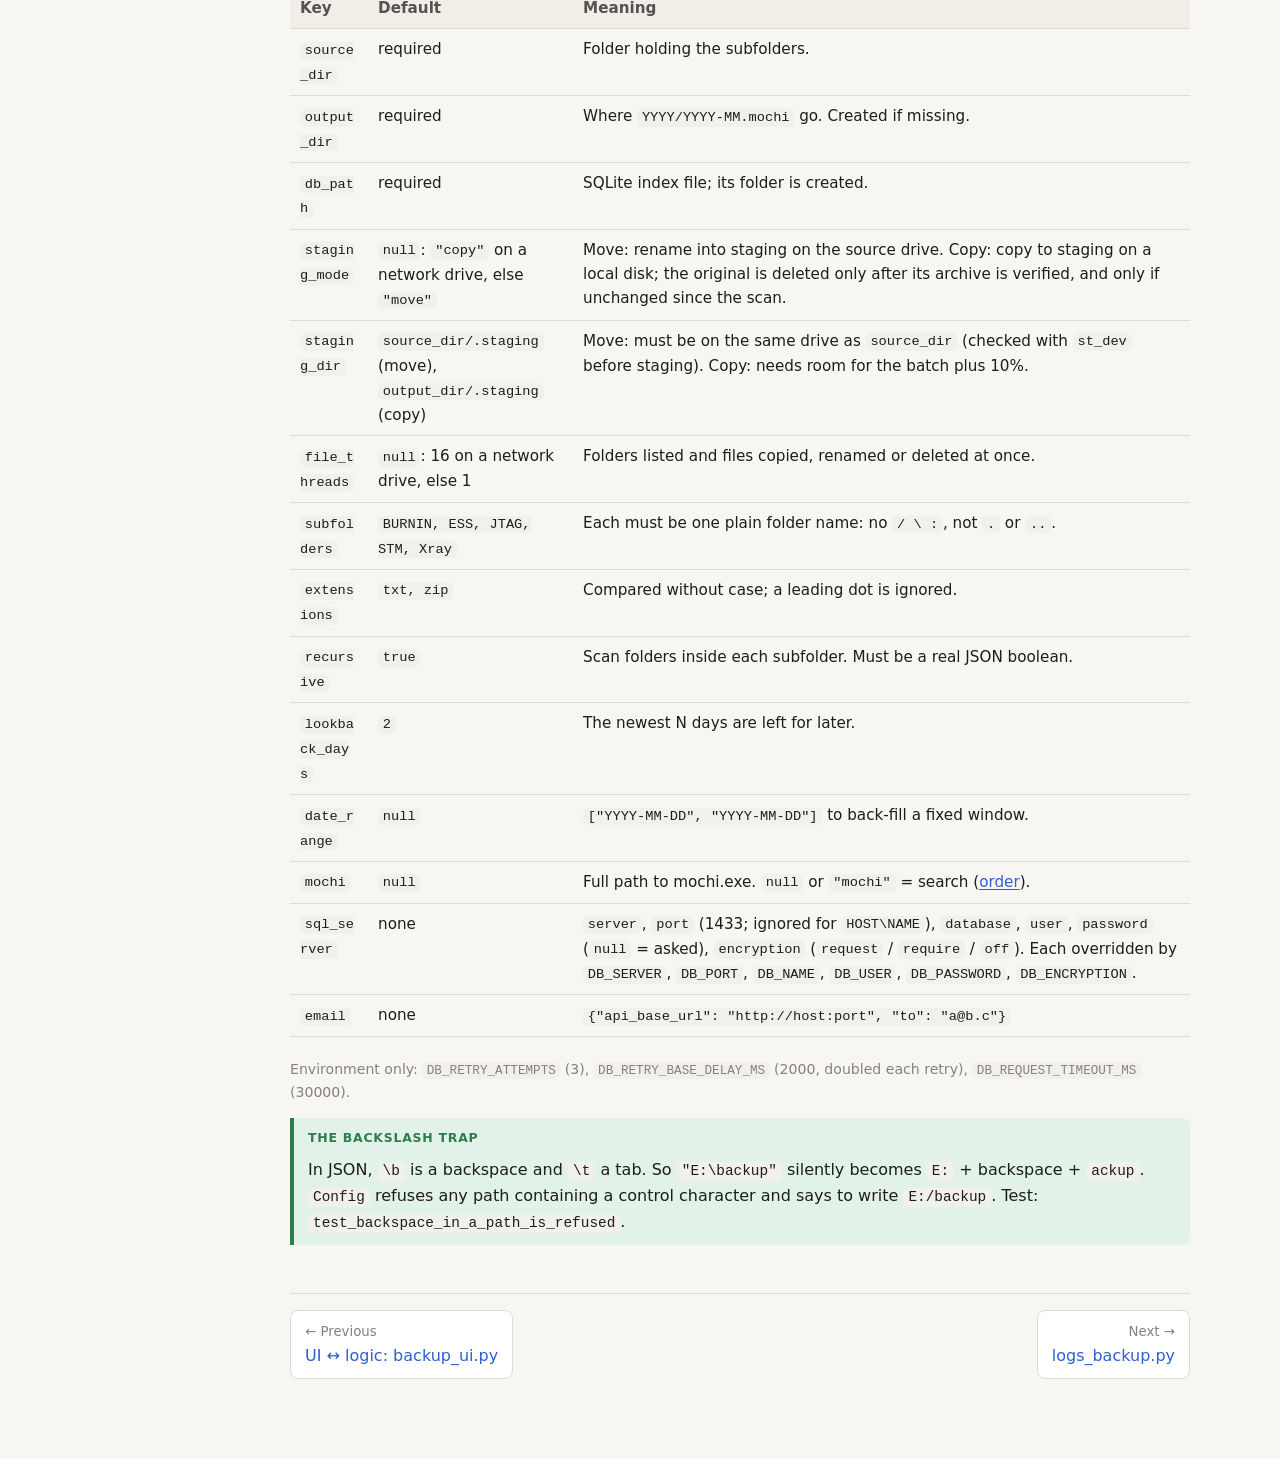
==== commit 82c83dfd: "Network drive: copy into local staging, list folders in parallel On a network drive every file cost " ====
--- a/docs/html/data.html
+++ b/docs/html/data.html
@@ -180,7 +180,9 @@
 <tr><td><code>source_dir</code></td><td>required</td><td>Folder holding the subfolders.</td></tr>
 <tr><td><code>output_dir</code></td><td>required</td><td>Where <code>YYYY/YYYY-MM.mochi</code> go. Created if missing.</td></tr>
 <tr><td><code>db_path</code></td><td>required</td><td>SQLite index file; its folder is created.</td></tr>
-<tr><td><code>staging_dir</code></td><td><code>source_dir/.staging</code></td><td>Must be on the same drive as <code>source_dir</code> (checked with <code>st_dev</code> before staging).</td></tr>
+<tr><td><code>staging_mode</code></td><td><code>null</code>: <code>"copy"</code> on a network drive, else <code>"move"</code></td><td>Move: rename into staging on the source drive. Copy: copy to staging on a local disk; the original is deleted only after its archive is verified, and only if unchanged since the scan.</td></tr>
+<tr><td><code>staging_dir</code></td><td><code>source_dir/.staging</code> (move), <code>output_dir/.staging</code> (copy)</td><td>Move: must be on the same drive as <code>source_dir</code> (checked with <code>st_dev</code> before staging). Copy: needs room for the batch plus 10%.</td></tr>
+<tr><td><code>file_threads</code></td><td><code>null</code>: 16 on a network drive, else 1</td><td>Folders listed and files copied, renamed or deleted at once.</td></tr>
 <tr><td><code>subfolders</code></td><td><code>BURNIN, ESS, JTAG, STM, Xray</code></td><td>Each must be one plain folder name: no <code>/ \ :</code>, not <code>.</code> or <code>..</code>.</td></tr>
 <tr><td><code>extensions</code></td><td><code>txt, zip</code></td><td>Compared without case; a leading dot is ignored.</td></tr>
 <tr><td><code>recursive</code></td><td><code>true</code></td><td>Scan folders inside each subfolder. Must be a real JSON boolean.</td></tr>
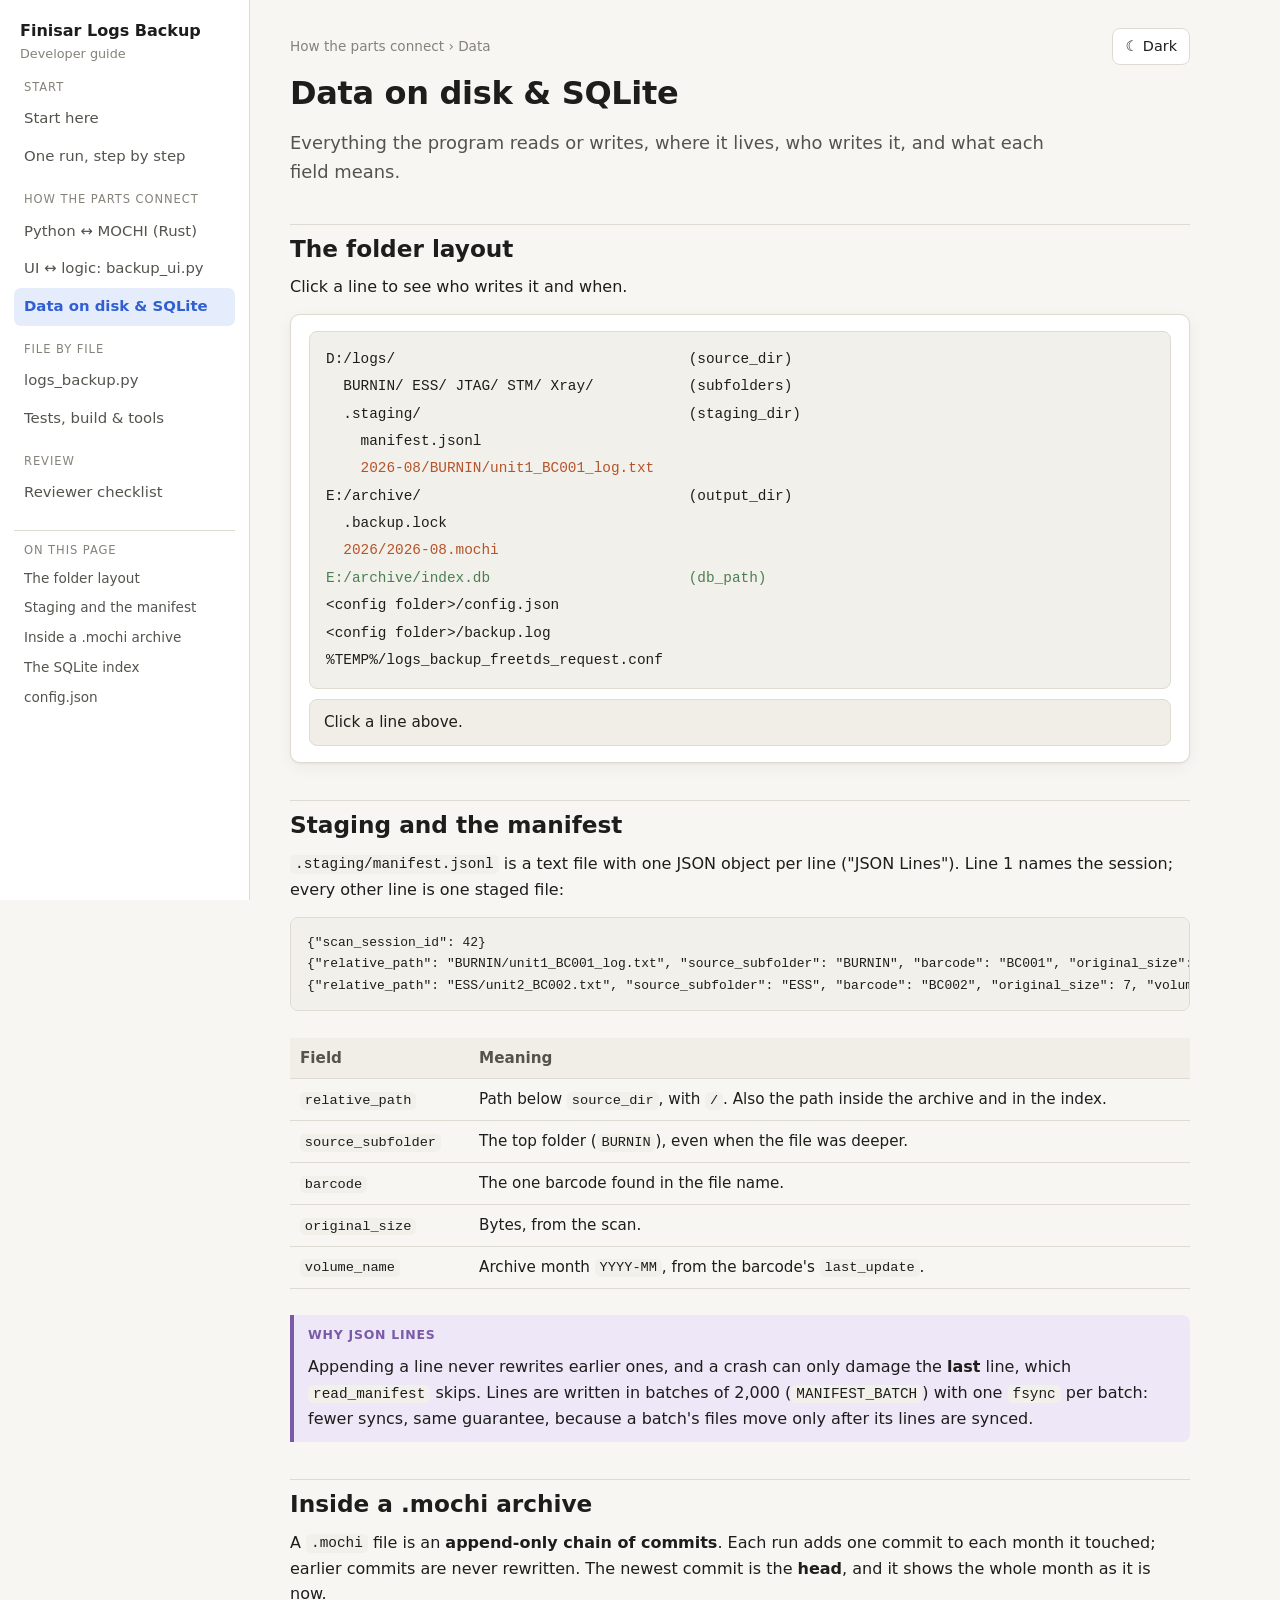
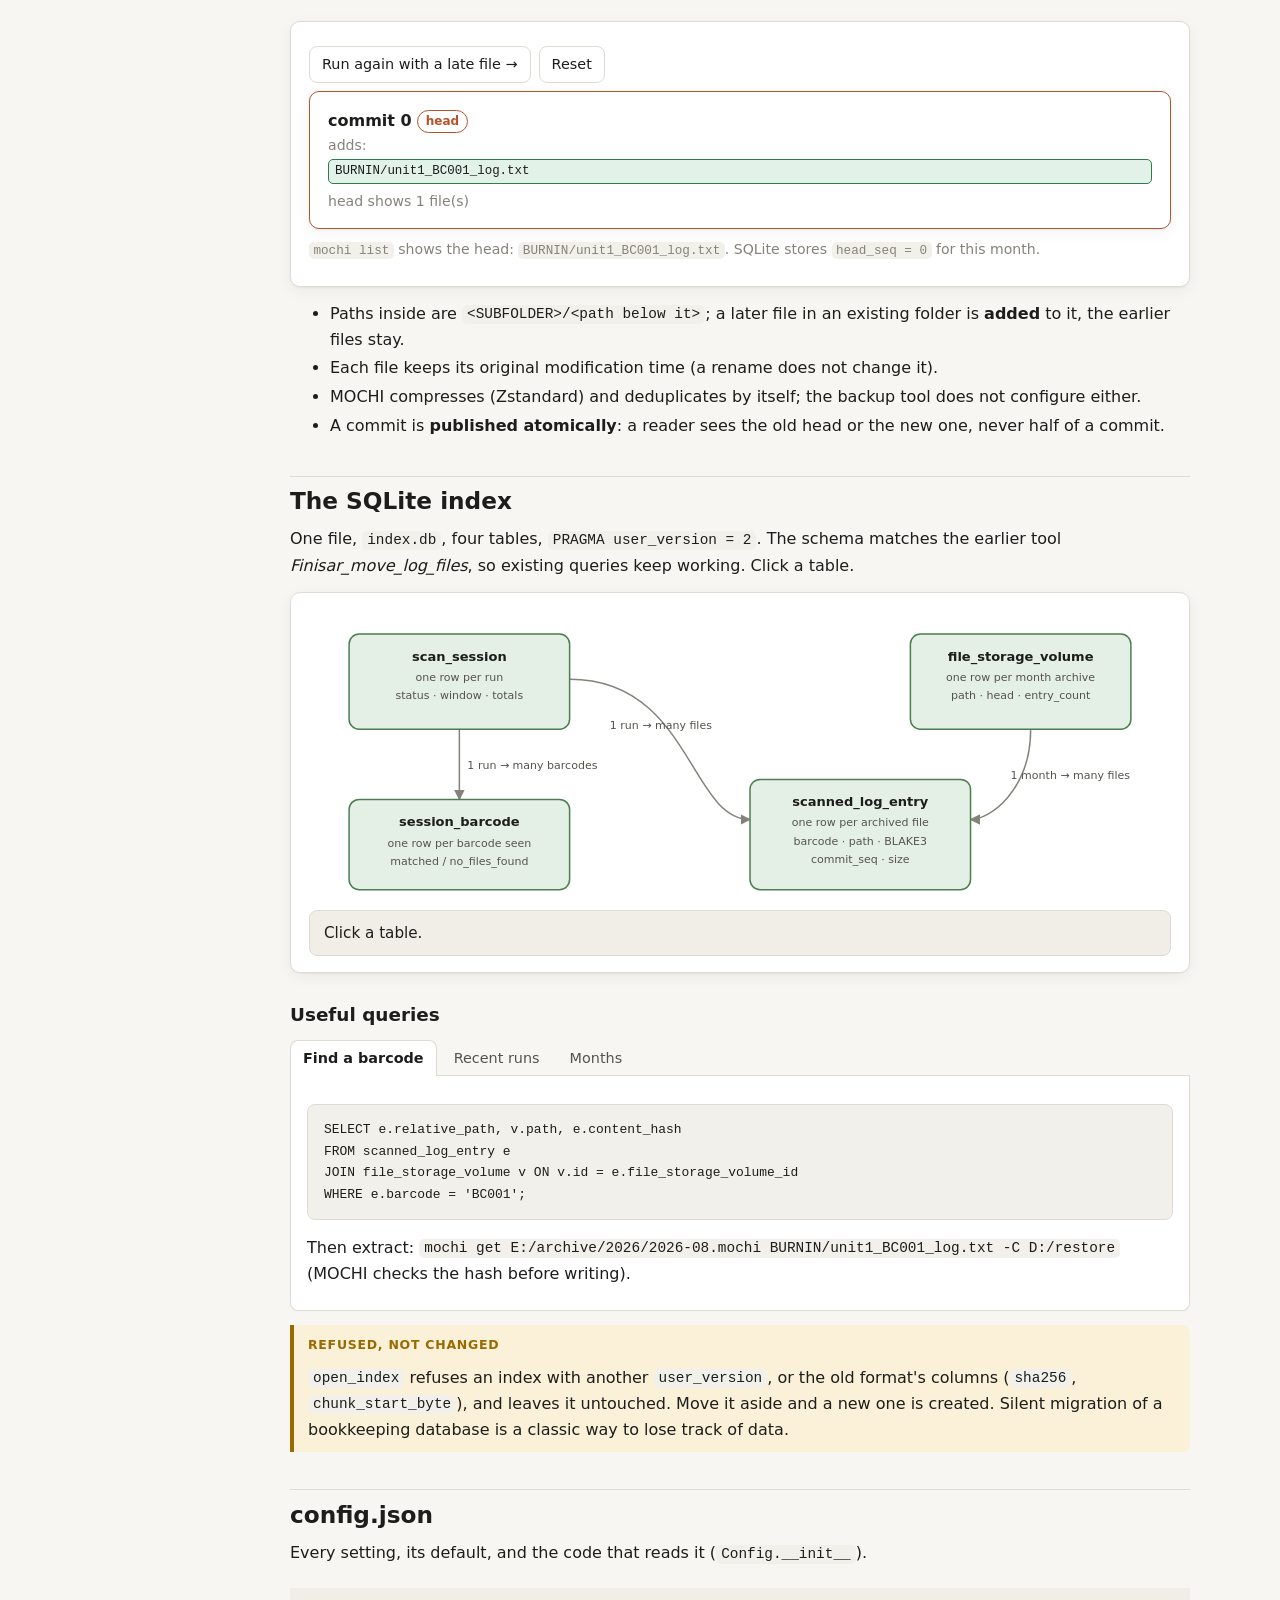
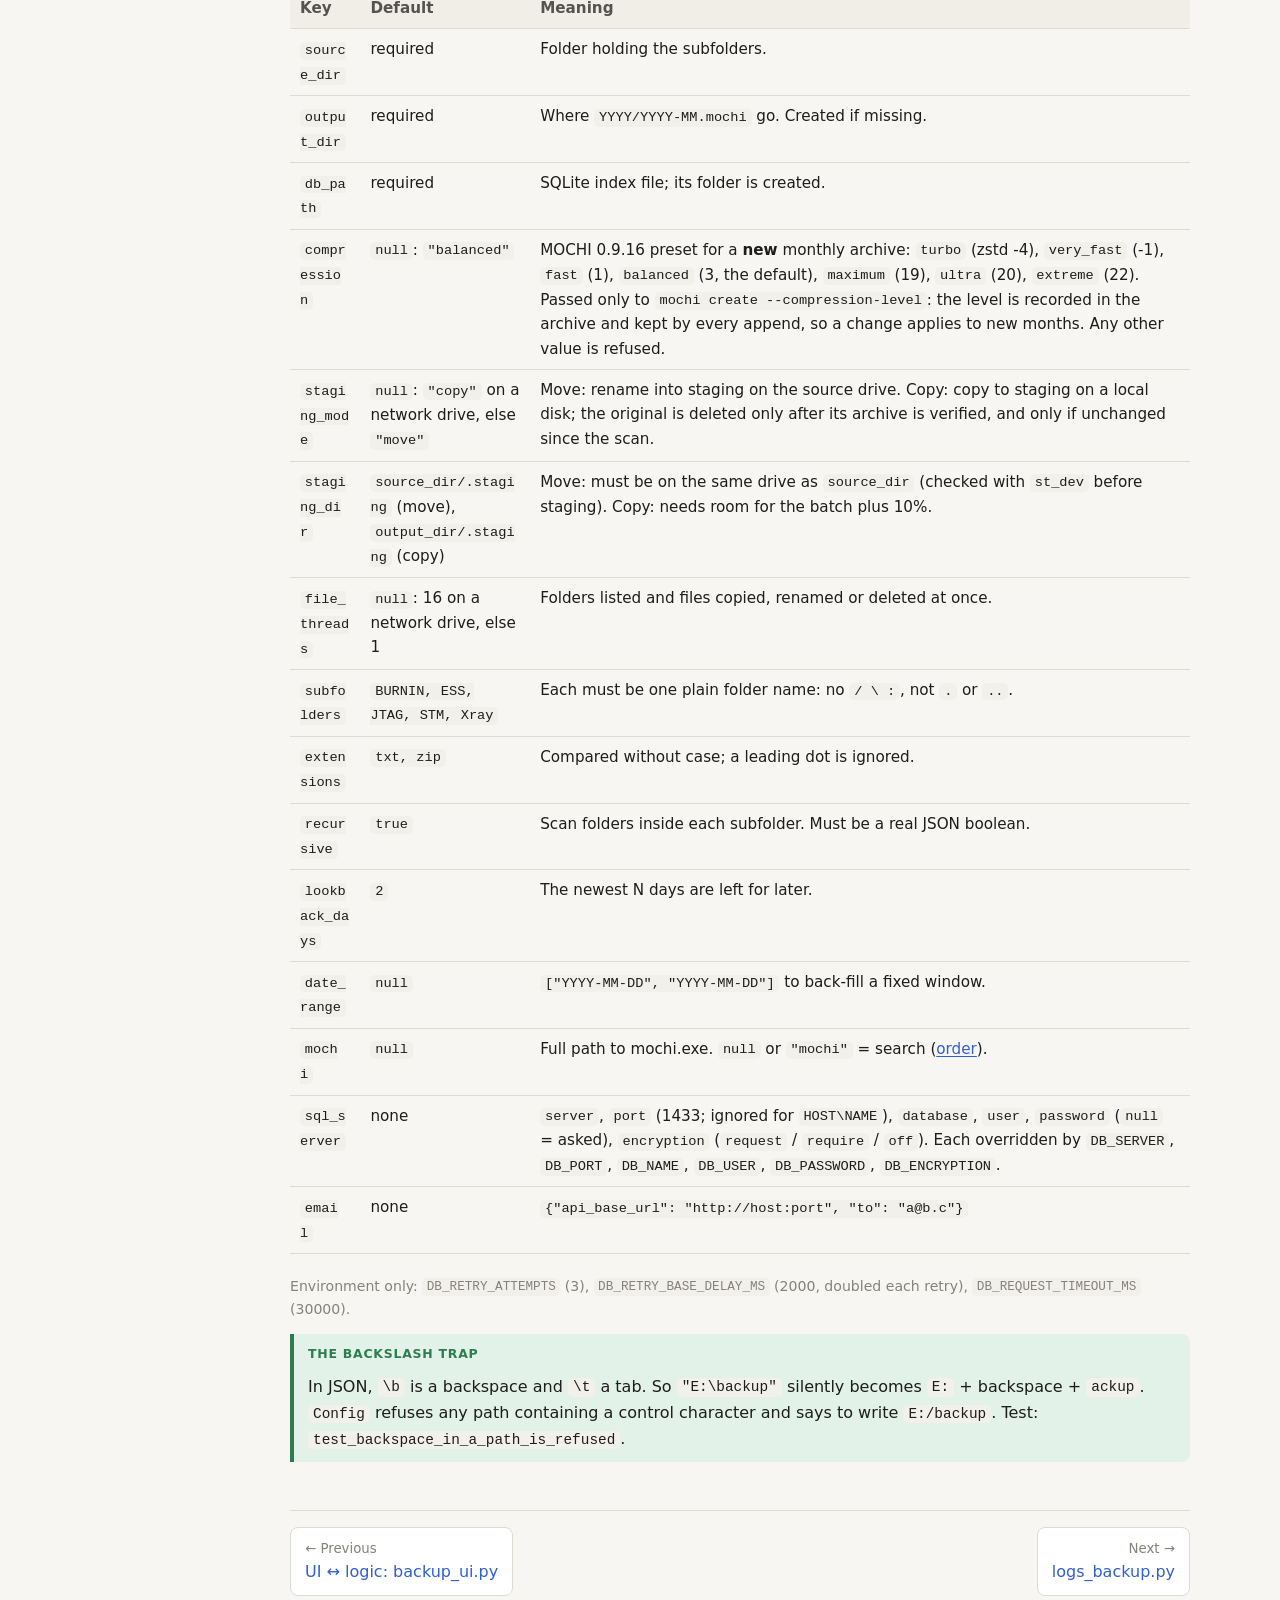
==== commit 145a514c: "MOCHI 0.9.16: seven compression presets for new monthly archives Settings -> Compression (or "compre" ====
--- a/docs/html/data.html
+++ b/docs/html/data.html
@@ -180,6 +180,7 @@
 <tr><td><code>source_dir</code></td><td>required</td><td>Folder holding the subfolders.</td></tr>
 <tr><td><code>output_dir</code></td><td>required</td><td>Where <code>YYYY/YYYY-MM.mochi</code> go. Created if missing.</td></tr>
 <tr><td><code>db_path</code></td><td>required</td><td>SQLite index file; its folder is created.</td></tr>
+<tr><td><code>compression</code></td><td><code>null</code>: <code>"balanced"</code></td><td>MOCHI 0.9.16 preset for a <b>new</b> monthly archive: <code>turbo</code> (zstd -4), <code>very_fast</code> (-1), <code>fast</code> (1), <code>balanced</code> (3, the default), <code>maximum</code> (19), <code>ultra</code> (20), <code>extreme</code> (22). Passed only to <code>mochi create --compression-level</code>: the level is recorded in the archive and kept by every append, so a change applies to new months. Any other value is refused.</td></tr>
 <tr><td><code>staging_mode</code></td><td><code>null</code>: <code>"copy"</code> on a network drive, else <code>"move"</code></td><td>Move: rename into staging on the source drive. Copy: copy to staging on a local disk; the original is deleted only after its archive is verified, and only if unchanged since the scan.</td></tr>
 <tr><td><code>staging_dir</code></td><td><code>source_dir/.staging</code> (move), <code>output_dir/.staging</code> (copy)</td><td>Move: must be on the same drive as <code>source_dir</code> (checked with <code>st_dev</code> before staging). Copy: needs room for the batch plus 10%.</td></tr>
 <tr><td><code>file_threads</code></td><td><code>null</code>: 16 on a network drive, else 1</td><td>Folders listed and files copied, renamed or deleted at once.</td></tr>
